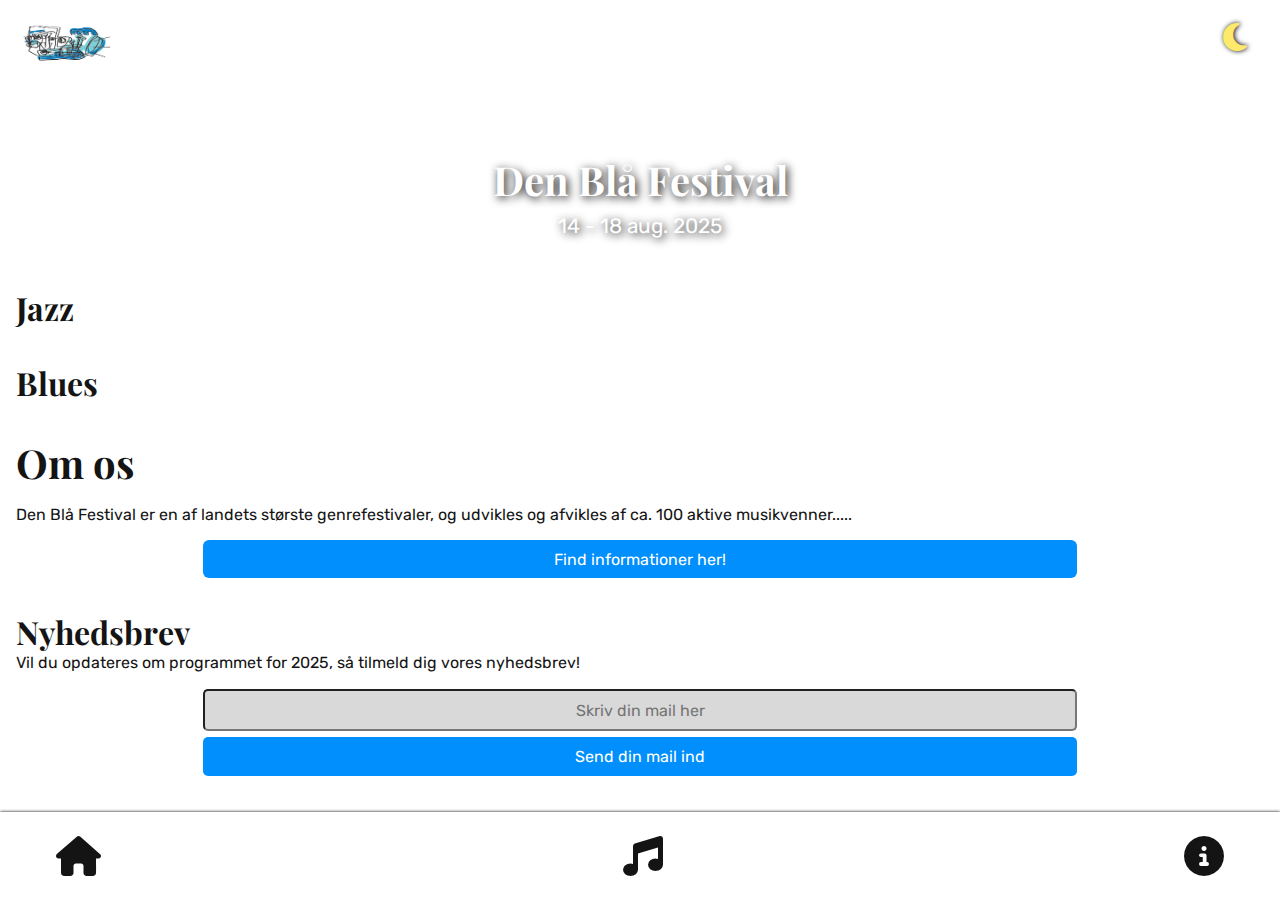
==== index.html @ 3645f5ff "light dark mode + alt justeret" ====
<!DOCTYPE html>
<html lang="en">
  <head>
    <meta charset="UTF-8" />
    <meta name="viewport" content="width=device-width, initial-scale=1.0" />
    <title>Forside | Den Blå Festival</title>
    <link rel="stylesheet" href="./assets/css/styles.css" />
    <link
      rel="stylesheet"
      href="https://cdnjs.cloudflare.com/ajax/libs/font-awesome/6.7.2/css/all.min.css"
    />
    <script src="./assets/js/app.js" defer></script>
    <meta name="description" content="" />
  </head>
  <body>
    <header>
      <div>
        <div class="headerIconWrapper headerIconWrapperForside">
          <img
            src="./assets/images/Logo fritlagt.png"
            alt="Logo"
            title="logo"
          />
          <button id="themeSwitch">
            <i class="fa-solid fa-moon"></i>
            <i class="fa-solid fa-sun"></i>
          </button>
        </div>
        <video src="./assets/videos/Test 1.mp4" autoplay loop muted></video>

        <h1>Den Blå Festival</h1>
        <p>14 - 18 aug. 2025</p>
      </div>
    </header>

    <main class="forsideMain">
      <section class="Jazz">
        <h2>Jazz</h2>
      </section>

      <section class="Blues">
        <h2>Blues</h2>
      </section>

      <section class="omOs">
        <h2>Om os</h2>
        <p>
          Den Blå Festival er en af landets største genrefestivaler, og udvikles
          og afvikles af ca. 100 aktive musikvenner.....
        </p>
        <a href="info.html">Find informationer her!</a>
      </section>

      <section class="info_nyhedsbrev forsideNyhedsbrev">
        <h2>Nyhedsbrev</h2>
        <p>
          Vil du opdateres om programmet for 2025, så tilmeld dig vores
          nyhedsbrev!
        </p>
        <fieldset class="nyhedsbrev_submit">
          <label for="email"></label>
          <input type="text" id="email" placeholder="Skriv din mail her" />
          <input type="submit" id="submit" value="Send din mail ind" />
        </fieldset>
      </section>
    </main>

    <footer>
      <nav>
        <ul>
          <li>
            <a href="index.html"><i class="fa-solid fa-house icon"></i></a>
          </li>
          <li>
            <a href="program.html"><i class="fa-solid fa-music icon"></i></a>
          </li>
          <li>
            <a href="info.html"><i class="fa-solid fa-circle-info icon"></i></a>
          </li>
        </ul>
      </nav>
    </footer>
  </body>
</html>
---- assets/css/styles.css ----
/* TYPOGRAPHY */
/* ___________________________________ */
@import url('https://fonts.googleapis.com/css2?family=Playfair+Display:ital,wght@0,400..900;1,400..900&family=Rubik:ital,wght@0,300..900;1,300..900&display=swap');

/* 
font-family: "Playfair Display",serif;

font-family: "Rubik",serif;
 */


/* VARIABLES */
/* ___________________________________ */

:root {
    --text:#141414;
    --background: #fff;
    --cta: #008FFC;
    --sunMoon: #FFE96A;
    --footer: #fff;
    --email: #000000; 
}

.darkMode {
    --text: #fff;
    --background: #1B262C;
    --cta: #008FFC;
    --sunMoon: #FFE96A;
    --footer: #36454F;
}


/* GENERAL STYLING */
/* ___________________________________ */

* {
    box-sizing: border-box;
    margin: 0;
    padding: 0;
}


h1,
h2,
h3,
h4,
h5,
h6 {
font-family: "Playfair Display", serif;
color: var(--text);
}

p, a, input {
font-family: "Rubik", serif;
color: var(--text);
}

h1 {
    text-align: center;
    font-size: 2.5rem;
    color: var(--text);

}

body {
    background: var(--background);
}

h2 {
    font-size: 2rem;
}

section {
    padding-block: 1rem;
}





/* HER STYLES INDEX.HTML */


/* Header Start */

header {
    display: grid;
    grid-template-columns: 1fr;
    position: relative;
}

header div {
    display: grid;
}


header i {
    font-size: 2rem;
    color: var(--sunMoon);
    text-shadow: 1px 0px 5px black;
    padding-right: 1.5rem;
}


header video {
    height: 30vh;
    width: 100%;
    object-fit: cover;
    position: relative;
    grid-row: 1;
    grid-column: 1;

}

.headerIconWrapper {
width: 100%;
display: flex;
justify-content: space-between;
align-items: center;
}

.headerIconWrapperForside {
position: absolute;
}

.headerIconWrapper button {
    z-index: 100;
    padding-right: 1rem;
}

header img {
    grid-row: 1;
    grid-column: 1;
    z-index: 1;
    width: 120px;
    padding: 0.5rem 0rem 0 1rem;
}

header a {
    grid-row: 1;
    grid-column: 1;
    z-index: 1;
    display: flex;
    justify-content: flex-end;
    text-decoration: none;
    padding: 1.5rem 2rem 0 0;
}



header h1 {
    grid-row: 1;
    grid-column: 1;
    z-index: 1;
    text-align: center;
    align-content: end;
    padding-bottom: 4rem;
    color: white;
    text-shadow: 2px 2px 10px black;
}
header p {
    grid-row: 1;
    grid-column: 1;
    z-index: 1;
    text-align: center;
    align-content: end;
    padding-bottom: 2rem;
    color: white;
    font-size: 1.3rem;
    text-shadow: 2px 2px 10px black;

}

/* Header Slut */



/* Main Start */

.forsideMain{
    padding-inline:1rem;
}


.omOs {
    display: grid;
    gap: 1rem;
}

.omOs h2 {
    font-size: 2.5rem;
}

.omOs p {
    font-size: 1rem;
}

.omOs a {
    text-align: center;
    width: 70%;
    margin: 0 auto;
    background-color: var(--cta);
    padding: 0.6rem 2rem;
    color: white;
    text-decoration: none;
    border-radius: 6px;
    font-size: 1rem;
}



/* Main Slut */







/* Footer Start */

footer {
    width: 100%;
    padding-block: 1.5rem;
    position: fixed;
    bottom: 0;
    left: 0;
    z-index: 1000;
    box-shadow: 0 0 3px 0px ;
    background-color: var(--footer);
}


footer nav ul{
    display: flex;
    justify-content: space-between;
    align-items: center;
    padding-inline: 1.5rem;
    list-style-type: none;
}


footer a {
    padding: 2rem;
}


footer i {
    color: var(--text);
    font-size: 2.5rem;
    color: var(--text);
}

footer nav ul li a i:active {
    color: var(--cta);
}

footer nav ul li a i:focus-visible
 {
    color: var(--cta);
}





/* Footer slut */







/* HER STYLES INFO.HTML */
/* https://fontawesome.com/icons/coins?f=classic&s=solid */
/* https: //fontawesome.com/icons/calendar-day?f=classic&s=solid  */
/* https: //fontawesome.com/icons/handshake-simple?f=classic&s=solid */

.info_page {
    padding: 1rem;
}


.info_faq i {
    font-size: 2rem;
    color: var(--text);
    width: 30px;
}

.info_faq1 {
    display: flex;
    align-items: flex-start;
    gap: 10px;
    margin-bottom: 2rem;
}

.info_faq2 {
    display: flex;
    align-items: flex-start;
    gap: 10px;
    margin-bottom: 2rem;
}

.info_faq2 i {
    transform: rotate(25deg);
}

.info_faq3 {
    display: flex;
    align-items: flex-start;
    gap: 10px;
    margin-bottom: 2rem;
}

.info_faq {
    margin-top: 1rem;
    margin-bottom: 1rem;
}

.info_faq i {
    margin-right: 1rem;
}

.info_faq p {
    /* margin: 0; */
    color: var(--text);
}

.info_page h2 {
    margin-top: 1rem;
    margin-bottom: 1rem;
    color: var(--text);
}

.info_faq h3 {
    font-weight: 700;
    color: var(--text);
}

.info_om_os p {
    margin-bottom: 10px;
    color: var(--text);
}

.forsideNyhedsbrev {
    margin-bottom: 6rem;
}

.info_nyhedsbrev p {
    margin-bottom: 1rem;
    color: var(--text);
}

.info_sponsorer {
    margin-bottom: 4rem;
}



/* Info side - Nyhedsbrev CTA */
.nyhedsbrev_submit {
    display: flex;
    flex-direction: column;
    justify-content: center;
    align-items: center;
    border: none;
    padding-block: 0;
    margin: 0;
    gap: 1px;
}

#email {
    width: 70%;
    background-color: #d9d9d9;
    border-radius: 5px;
    text-align: center;
    padding-block: 0.6rem;
    font-size: 1rem;
    color: var(--email);
}

#submit {
    width: 70%;
    margin: 5px;
    padding-block: 0.6rem;
    background-color: #008ffc;
    border-radius: 5px;
    color: white;
    font-size: 1rem;
    border: none;
}



/* HER STYLES PROGRAM.HTML */


.program {
    display: grid;
    grid-template-columns: 1fr 1fr;
    gap: 1rem;
    padding-inline: 1rem;
    margin-bottom: 6rem;
}

.program img {
    width: 100%;
}

.program div {
position: relative;
}

.program h6 {
    position: absolute;
    bottom: 50px;
    left: 10px;
    color: white;
    font-size: 1.2rem;
    text-shadow: 2px 0px 5px black;
}

.program p {
    position: absolute;
    bottom: 30px;
    left: 10px;
    color: white;
    font-size: 0.8rem;
    text-shadow: 2px 0px 5px black;
}

.programHeader {
    display: flex;
    justify-content: space-between;
    align-items: center;
}

.programH1 {
    text-align: center;
    padding-block: 1rem 2rem;
    font-size: 3rem;
}

.filter {
display: flex;
justify-content: end;
}

.filter a{
    padding: 1.5rem;
}

.filter i{
    color: var(--text);
    font-size: 2rem;
    font-size: 2rem;
    text-shadow: 1px 1px 7px black;
    text-shadow: none;
}



#themeSwitch i:last-child{
   display: none;
}

.darkMode #themeSwitch i:first-child{
    display: none;
}

.darkMode #themeSwitch i:last-child{
    display: block;
}



#themeSwitch {
    width: 50px;
    height: 50px;
    background: none;
    border: none;
    display: flex;
    justify-content: center;
    align-items: center;

}
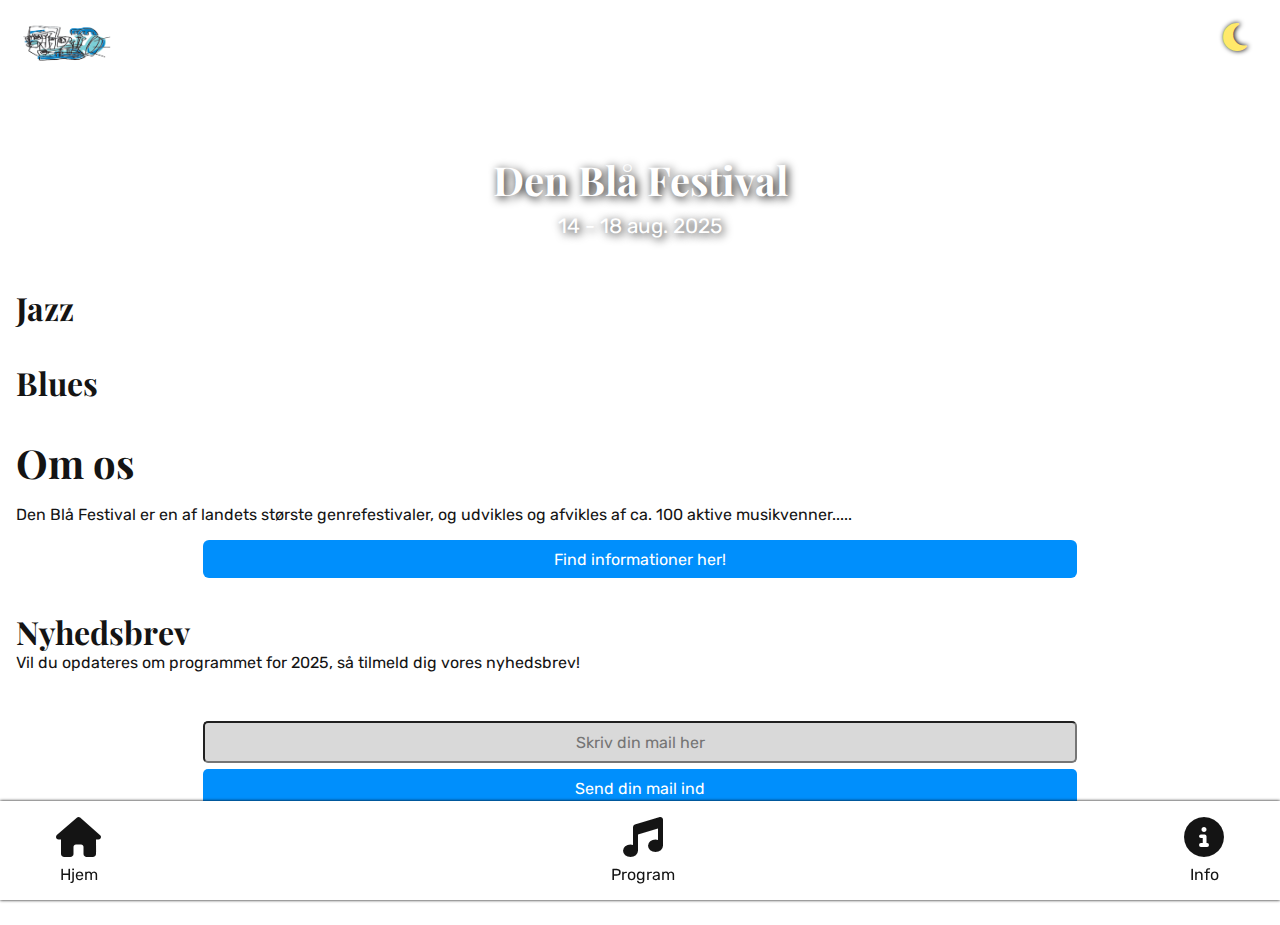
==== commit d33c5341: "Tilføjet tekst nav" ====
--- a/index.html
+++ b/index.html
@@ -70,12 +70,15 @@
         <ul>
           <li>
             <a href="index.html"><i class="fa-solid fa-house icon"></i></a>
+            <p>Hjem</p>
           </li>
           <li>
             <a href="program.html"><i class="fa-solid fa-music icon"></i></a>
+            <p>Program</p>
           </li>
           <li>
             <a href="info.html"><i class="fa-solid fa-circle-info icon"></i></a>
+            <p>Info</p>
           </li>
         </ul>
       </nav>
--- a/assets/css/styles.css
+++ b/assets/css/styles.css
@@ -221,7 +221,7 @@
 
 footer {
     width: 100%;
-    padding-block: 1.5rem;
+    padding-block: 1rem;
     position: fixed;
     bottom: 0;
     left: 0;
@@ -251,15 +251,10 @@
     color: var(--text);
 }
 
-footer nav ul li a i:active {
-    color: var(--cta);
-}
-
-footer nav ul li a i:focus-visible
- {
-    color: var(--cta);
-}
-
+footer p {
+    text-align: center;
+    padding-top: 0.5rem;
+}
 
 
 
@@ -355,6 +350,7 @@
 .info_sponsorer {
     margin-bottom: 4rem;
 }
+
 
 
 
@@ -406,6 +402,8 @@
 
 .program img {
     width: 100%;
+    height: 250px;
+    object-fit: cover;
 }
 
 .program div {
@@ -417,7 +415,7 @@
     bottom: 50px;
     left: 10px;
     color: white;
-    font-size: 1.2rem;
+    font-size: 0.9rem;
     text-shadow: 2px 0px 5px black;
 }
 
@@ -442,13 +440,13 @@
     font-size: 3rem;
 }
 
+
+/* HER STYLES FILTER */
+
 .filter {
-display: flex;
-justify-content: end;
-}
-
-.filter a{
-    padding: 1.5rem;
+    display: flex;
+    justify-content: end;
+    padding-inline: 1rem;
 }
 
 .filter i{
@@ -459,7 +457,37 @@
     text-shadow: none;
 }
 
-
+.openBtn {
+    background: none;
+    border: none;
+    cursor: pointer;
+}
+
+dialog {
+    margin: 16.5rem auto 0 auto;
+    width: 100%;
+    padding: 1rem;
+}
+
+select{
+    width: 100%;
+    font-size: 1.5rem;
+    padding: 1rem;
+    margin-bottom: 1.5rem;
+    font-family: "Rubik", serif;
+}
+
+label {
+    font-size: 1.5rem;
+    padding-block: 1rem;
+}
+
+.hidden {
+    display: none;
+}
+
+
+/* FIlter slut */
 
 #themeSwitch i:last-child{
    display: none;
@@ -485,6 +513,3 @@
     align-items: center;
 
 }
-
-
-
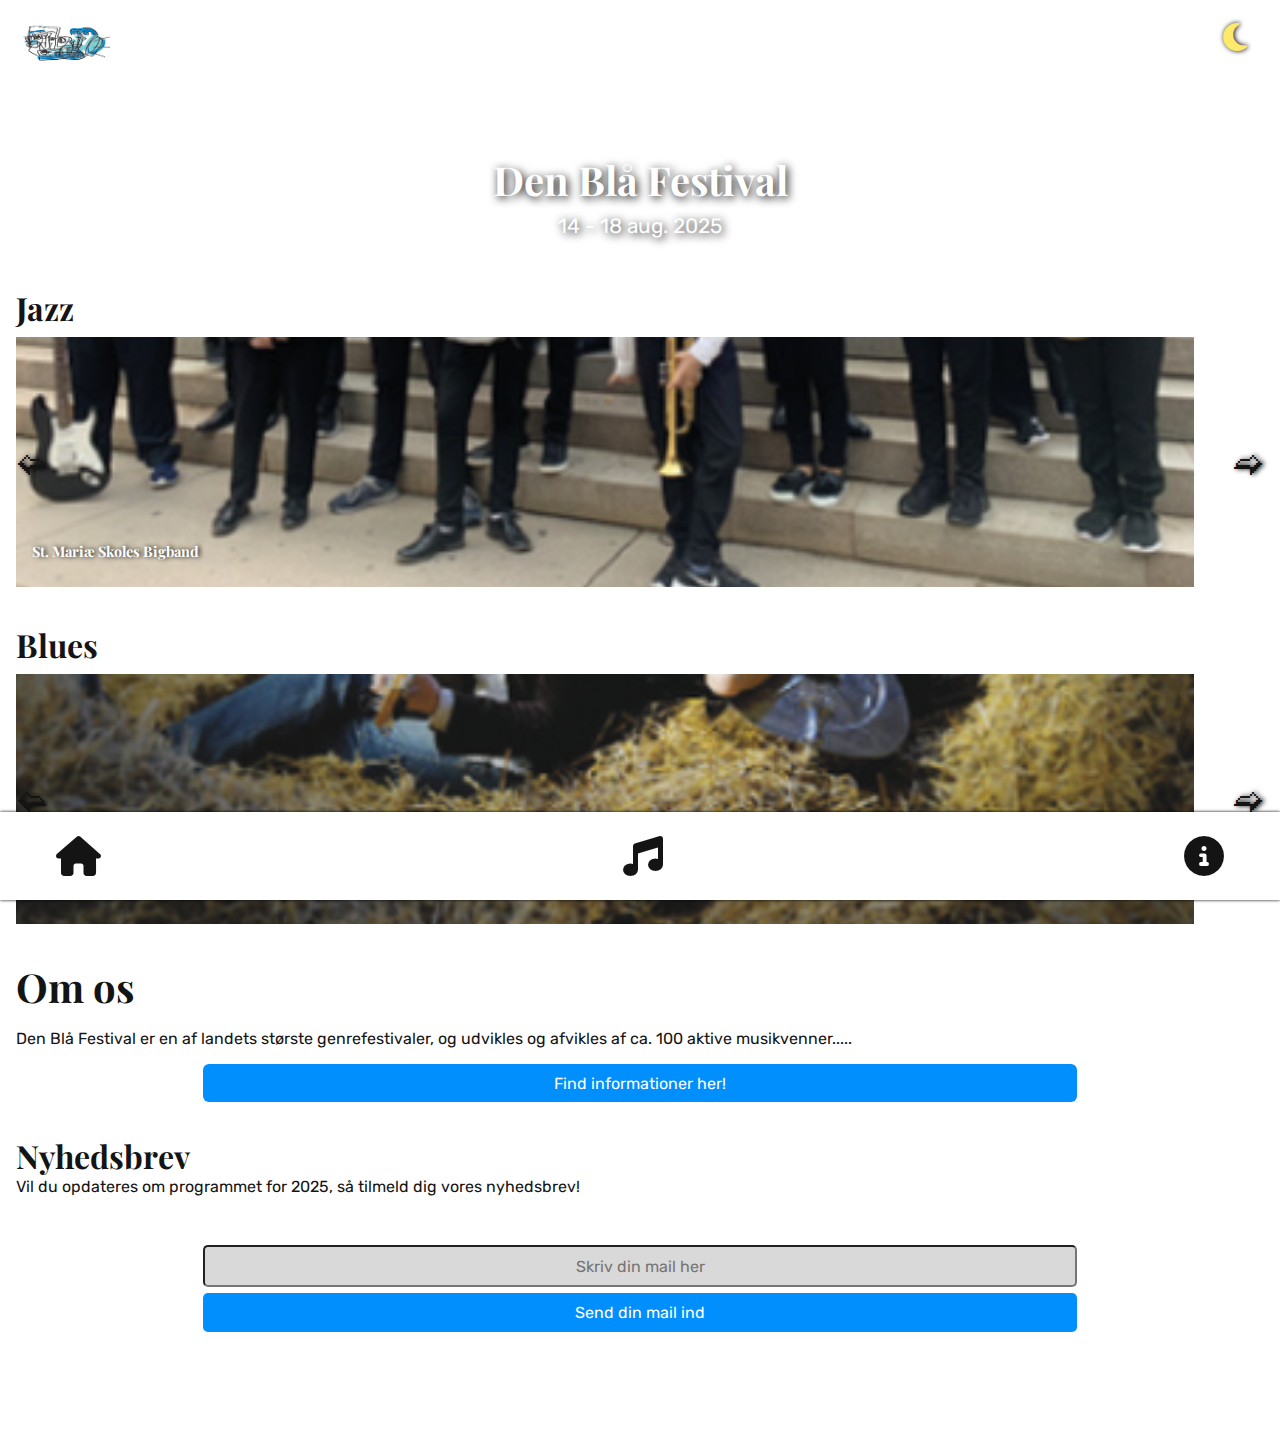
==== commit 8ed87c4c: "Sat placeholder carousels ind på forsiden" ====
--- a/index.html
+++ b/index.html
@@ -36,10 +36,36 @@
     <main class="forsideMain">
       <section class="Jazz">
         <h2>Jazz</h2>
-      </section>
-
-      <section class="Blues">
-        <h2>Blues</h2>
+        <div class="carousel">
+        <span class="spanLeft">&#129192;</span>
+        <div 
+        data-genre="jazz" 
+        data-date="torsdag" 
+        data-venue="jazzscenen" 
+        class="card">
+        <img src="./assets/images/Blå Festival Billedemappe/St. Mariæ Skoles Bigband - Jazz.png"
+        alt="Billede af St. Mariæ Skoles Bigband" />
+        <h6>St. Mariæ Skoles Bigband</h6>
+      </div>
+      <span class="spanRight">&#129193;</span>
+    </div>
+  </section>
+  
+  <section class="Blues">
+    <h2>Blues</h2>
+    <div class="carousel">
+      <span class="spanLeft">&#129192;</span>
+      <div 
+      data-genre="blues" 
+      data-date="onsdag" 
+      data-venue="salling Rooftop" 
+      class="card">
+      <img src="./assets/images/Blå Festival Billedemappe/Tim Lothar & Jesper Theis - Blues.png"
+      alt="Billede af Tim Lothar & Jesper Theis" />
+      <h6>Tim Lothar & Jesper Theis</h6>
+    </div>
+    <span class="spanRight">&#129193;</span>
+      </div>
       </section>
 
       <section class="omOs">
@@ -70,15 +96,12 @@
         <ul>
           <li>
             <a href="index.html"><i class="fa-solid fa-house icon"></i></a>
-            <p>Hjem</p>
           </li>
           <li>
             <a href="program.html"><i class="fa-solid fa-music icon"></i></a>
-            <p>Program</p>
           </li>
           <li>
             <a href="info.html"><i class="fa-solid fa-circle-info icon"></i></a>
-            <p>Info</p>
           </li>
         </ul>
       </nav>
--- a/assets/css/styles.css
+++ b/assets/css/styles.css
@@ -208,7 +208,49 @@
 }
 
 
-
+/* carousel */
+
+.carousel {
+    display: flex;
+    position: relative;
+    align-items: center;
+    padding-top: 0.5rem;
+}
+
+.carousel img {
+    width: 92vw;
+    height: 250px;
+    object-fit: cover;
+    object-position: 55.9% 98.4%;
+    position: relative;
+}
+
+.carousel h6 {
+    position: absolute;
+    bottom: 30px;
+    left: 1rem;
+    color: white;
+    font-size: 0.9rem;
+    text-shadow: 2px 0px 5px black;
+}
+
+.spanRight{
+    font-size: 2rem;
+    color: var(--text);
+    position: absolute;
+    z-index: 99;
+    right: 0;
+    text-shadow: 2px 0px 5px black;
+
+}
+
+.spanLeft {
+    font-size: 2rem;
+    color: var(--text);
+    position: absolute;
+    z-index: 99;
+    text-shadow: 2px 0px 5px black;
+}
 /* Main Slut */
 
 
@@ -221,7 +263,7 @@
 
 footer {
     width: 100%;
-    padding-block: 1rem;
+    padding-block: 1.5rem;
     position: fixed;
     bottom: 0;
     left: 0;
@@ -251,10 +293,15 @@
     color: var(--text);
 }
 
-footer p {
-    text-align: center;
-    padding-top: 0.5rem;
-}
+footer nav ul li a i:active {
+    color: var(--cta);
+}
+
+footer nav ul li a i:focus-visible
+ {
+    color: var(--cta);
+}
+
 
 
 
@@ -350,7 +397,6 @@
 .info_sponsorer {
     margin-bottom: 4rem;
 }
-
 
 
 
@@ -513,3 +559,6 @@
     align-items: center;
 
 }
+
+
+
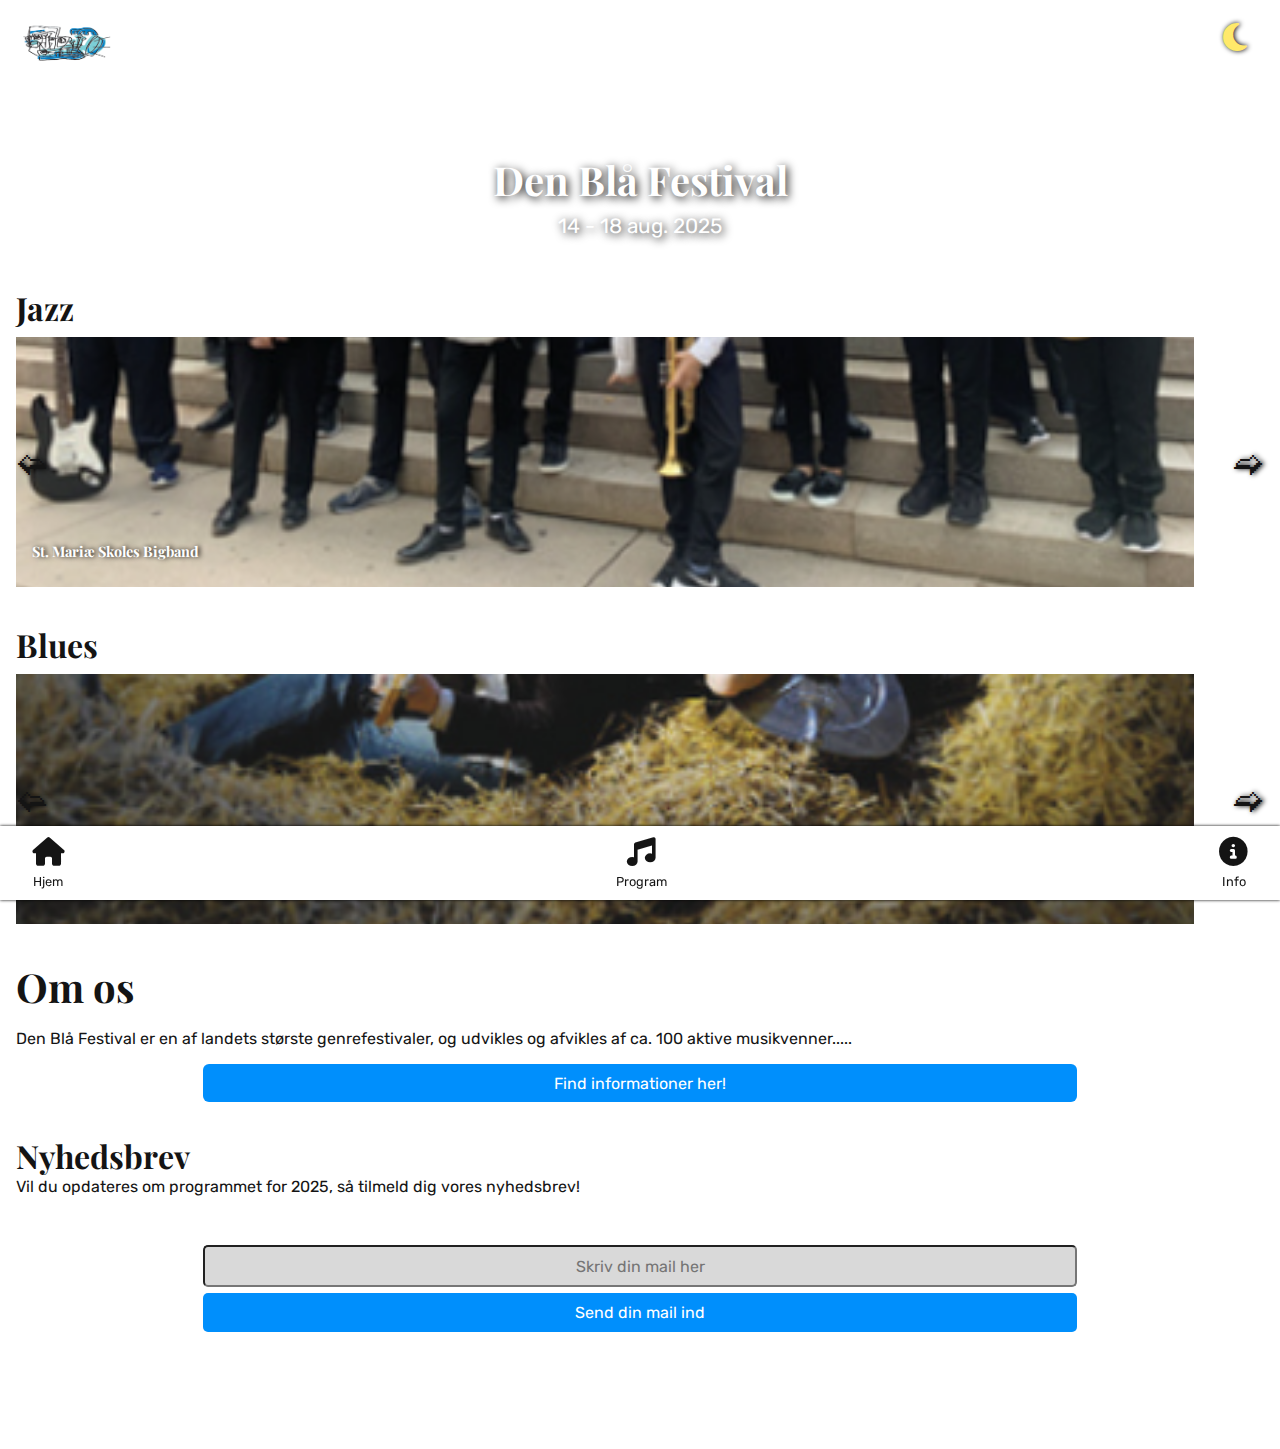
==== commit 64b80ee0: "Merge pull request #4 from MJB313/forside" ====
--- a/index.html
+++ b/index.html
@@ -96,12 +96,15 @@
         <ul>
           <li>
             <a href="index.html"><i class="fa-solid fa-house icon"></i></a>
+            <p>Hjem</p>
           </li>
           <li>
             <a href="program.html"><i class="fa-solid fa-music icon"></i></a>
+            <p>Program</p>
           </li>
           <li>
             <a href="info.html"><i class="fa-solid fa-circle-info icon"></i></a>
+            <p>Info</p>
           </li>
         </ul>
       </nav>
--- a/assets/css/styles.css
+++ b/assets/css/styles.css
@@ -263,7 +263,7 @@
 
 footer {
     width: 100%;
-    padding-block: 1.5rem;
+    padding: 0.7rem 1rem;
     position: fixed;
     bottom: 0;
     left: 0;
@@ -277,31 +277,26 @@
     display: flex;
     justify-content: space-between;
     align-items: center;
-    padding-inline: 1.5rem;
     list-style-type: none;
 }
 
 
 footer a {
-    padding: 2rem;
+    padding-inline: 1rem;
 }
 
 
 footer i {
     color: var(--text);
-    font-size: 2.5rem;
-    color: var(--text);
-}
-
-footer nav ul li a i:active {
-    color: var(--cta);
-}
-
-footer nav ul li a i:focus-visible
- {
-    color: var(--cta);
-}
-
+    font-size: 1.8rem;
+    color: var(--text);
+}
+
+footer p {
+    text-align: center;
+    padding-top: 0.5rem;
+    font-size: 0.8rem;
+}
 
 
 
@@ -397,6 +392,7 @@
 .info_sponsorer {
     margin-bottom: 4rem;
 }
+
 
 
 
@@ -495,9 +491,21 @@
     padding-inline: 1rem;
 }
 
-.filter i{
-    color: var(--text);
-    font-size: 2rem;
+.closeBtn{
+    display: flex;
+    width: 100%;
+    justify-content: end;
+    background: none;
+    border: none;
+}
+
+.closeBtn i{
+    font-size: 3rem;
+}
+
+
+.openBtn i{
+    color: var(--text);
     font-size: 2rem;
     text-shadow: 1px 1px 7px black;
     text-shadow: none;
@@ -533,6 +541,7 @@
 }
 
 
+
 /* FIlter slut */
 
 #themeSwitch i:last-child{
@@ -559,6 +568,3 @@
     align-items: center;
 
 }
-
-
-
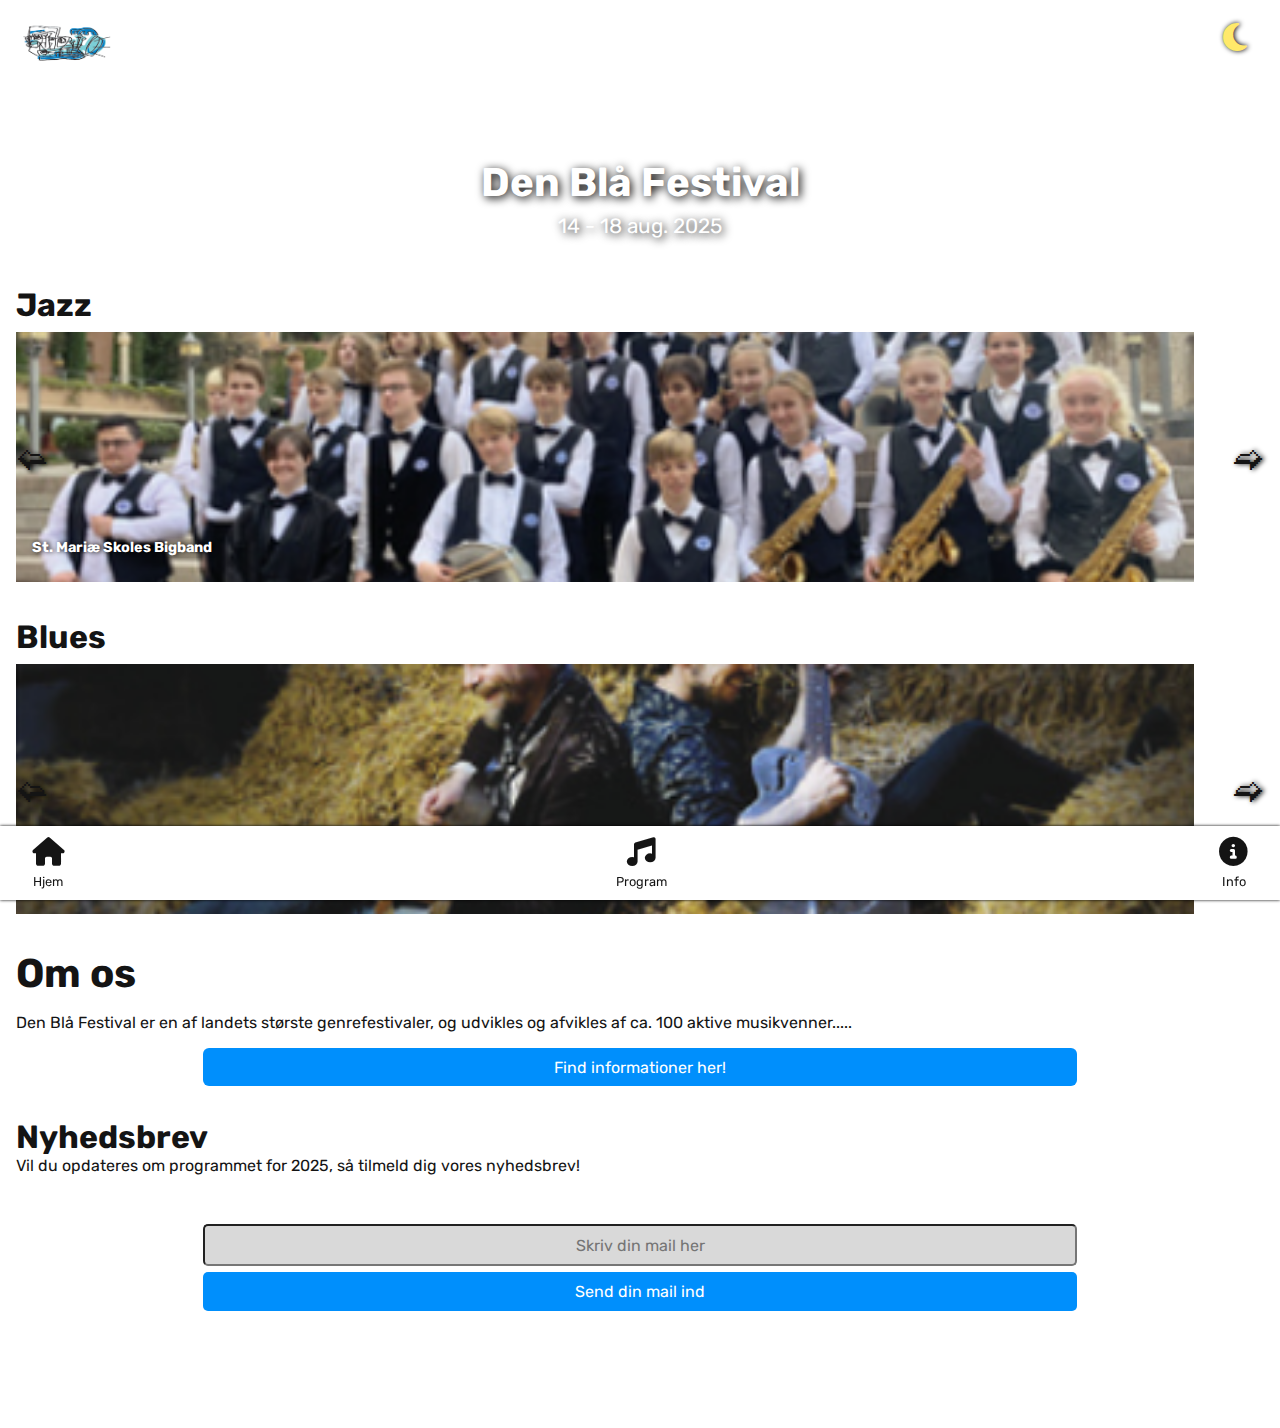
==== commit 008ab33f: "Pile rettet" ====
--- a/index.html
+++ b/index.html
@@ -37,35 +37,41 @@
       <section class="Jazz">
         <h2>Jazz</h2>
         <div class="carousel">
-        <span class="spanLeft">&#129192;</span>
-        <div 
-        data-genre="jazz" 
-        data-date="torsdag" 
-        data-venue="jazzscenen" 
-        class="card">
-        <img src="./assets/images/Blå Festival Billedemappe/St. Mariæ Skoles Bigband - Jazz.png"
-        alt="Billede af St. Mariæ Skoles Bigband" />
-        <h6>St. Mariæ Skoles Bigband</h6>
-      </div>
-      <span class="spanRight">&#129193;</span>
-    </div>
-  </section>
-  
-  <section class="Blues">
-    <h2>Blues</h2>
-    <div class="carousel">
-      <span class="spanLeft">&#129192;</span>
-      <div 
-      data-genre="blues" 
-      data-date="onsdag" 
-      data-venue="salling Rooftop" 
-      class="card">
-      <img src="./assets/images/Blå Festival Billedemappe/Tim Lothar & Jesper Theis - Blues.png"
-      alt="Billede af Tim Lothar & Jesper Theis" />
-      <h6>Tim Lothar & Jesper Theis</h6>
-    </div>
-    <span class="spanRight">&#129193;</span>
-      </div>
+          <span class="spanLeft">&#129192;</span>
+          <div
+            data-genre="jazz"
+            data-date="torsdag"
+            data-venue="jazzscenen"
+            class="card"
+          >
+            <img
+              src="./assets/images/Blå Festival Billedemappe/St. Mariæ Skoles Bigband - Jazz.png"
+              alt="Billede af St. Mariæ Skoles Bigband"
+            />
+            <h6>St. Mariæ Skoles Bigband</h6>
+          </div>
+          <span class="spanRight">&#129193;</span>
+        </div>
+      </section>
+
+      <section class="Blues">
+        <h2>Blues</h2>
+        <div class="carousel">
+          <span class="spanLeft">&#129192;</span>
+          <div
+            data-genre="blues"
+            data-date="onsdag"
+            data-venue="salling Rooftop"
+            class="card"
+          >
+            <img
+              src="./assets/images/Blå Festival Billedemappe/Tim Lothar & Jesper Theis - Blues.png"
+              alt="Billede af Tim Lothar & Jesper Theis"
+            />
+            <h6>Tim Lothar & Jesper Theis</h6>
+          </div>
+          <span class="spanRight">&#129193;</span>
+        </div>
       </section>
 
       <section class="omOs">
--- a/assets/css/styles.css
+++ b/assets/css/styles.css
@@ -45,12 +45,10 @@
 h3,
 h4,
 h5,
-h6 {
-font-family: "Playfair Display", serif;
-color: var(--text);
-}
-
-p, a, input {
+h6,
+p, 
+a, 
+input {
 font-family: "Rubik", serif;
 color: var(--text);
 }
@@ -221,7 +219,6 @@
     width: 92vw;
     height: 250px;
     object-fit: cover;
-    object-position: 55.9% 98.4%;
     position: relative;
 }
 
@@ -500,7 +497,7 @@
 }
 
 .closeBtn i{
-    font-size: 3rem;
+    font-size: 2.5rem;
 }
 
 
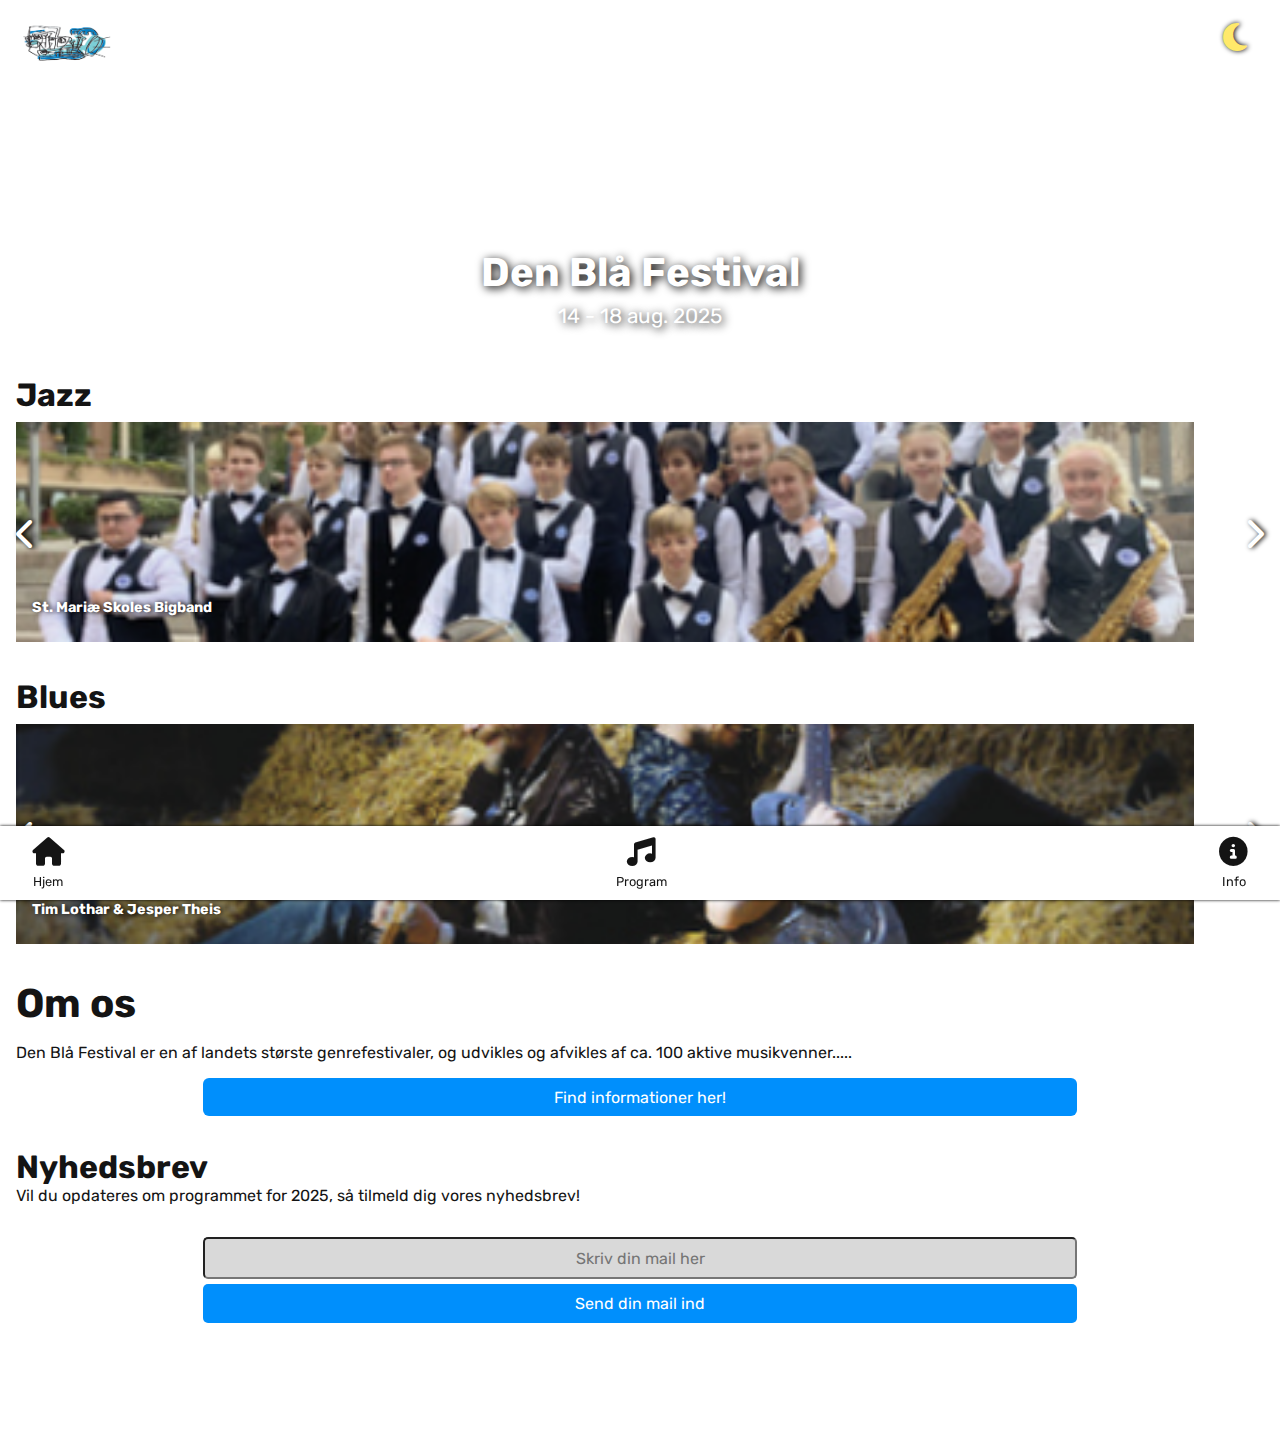
==== commit 2feed0f5: "Færdig produkt" ====
--- a/index.html
+++ b/index.html
@@ -37,7 +37,7 @@
       <section class="Jazz">
         <h2>Jazz</h2>
         <div class="carousel">
-          <span class="spanLeft">&#129192;</span>
+          <i class="fa-solid fa-chevron-left spanLeft"></i>
           <div
             data-genre="jazz"
             data-date="torsdag"
@@ -50,14 +50,14 @@
             />
             <h6>St. Mariæ Skoles Bigband</h6>
           </div>
-          <span class="spanRight">&#129193;</span>
+          <i class="fa-solid fa-chevron-right spanRight"></i>
         </div>
       </section>
 
       <section class="Blues">
         <h2>Blues</h2>
         <div class="carousel">
-          <span class="spanLeft">&#129192;</span>
+          <i class="fa-solid fa-chevron-left spanLeft"></i>
           <div
             data-genre="blues"
             data-date="onsdag"
@@ -70,7 +70,7 @@
             />
             <h6>Tim Lothar & Jesper Theis</h6>
           </div>
-          <span class="spanRight">&#129193;</span>
+          <i class="fa-solid fa-chevron-right spanRight"></i>
         </div>
       </section>
 
@@ -91,7 +91,12 @@
         </p>
         <fieldset class="nyhedsbrev_submit">
           <label for="email"></label>
-          <input type="text" id="email" placeholder="Skriv din mail her" />
+          <input
+            type="email"
+            id="email"
+            placeholder="Skriv din mail her"
+            required
+          />
           <input type="submit" id="submit" value="Send din mail ind" />
         </fieldset>
       </section>
--- a/assets/css/styles.css
+++ b/assets/css/styles.css
@@ -101,7 +101,7 @@
 
 
 header video {
-    height: 30vh;
+    height: 40vh;
     width: 100%;
     object-fit: cover;
     position: relative;
@@ -217,7 +217,7 @@
 
 .carousel img {
     width: 92vw;
-    height: 250px;
+    height: 220px;
     object-fit: cover;
     position: relative;
 }
@@ -233,7 +233,7 @@
 
 .spanRight{
     font-size: 2rem;
-    color: var(--text);
+    color: #fff;
     position: absolute;
     z-index: 99;
     right: 0;
@@ -243,7 +243,7 @@
 
 .spanLeft {
     font-size: 2rem;
-    color: var(--text);
+    color: #fff;
     position: absolute;
     z-index: 99;
     text-shadow: 2px 0px 5px black;
@@ -382,7 +382,6 @@
 }
 
 .info_nyhedsbrev p {
-    margin-bottom: 1rem;
     color: var(--text);
 }
 
@@ -397,12 +396,8 @@
 .nyhedsbrev_submit {
     display: flex;
     flex-direction: column;
-    justify-content: center;
     align-items: center;
     border: none;
-    padding-block: 0;
-    margin: 0;
-    gap: 1px;
 }
 
 #email {
@@ -414,6 +409,7 @@
     font-size: 1rem;
     color: var(--email);
 }
+
 
 #submit {
     width: 70%;
@@ -424,6 +420,7 @@
     color: white;
     font-size: 1rem;
     border: none;
+    cursor: pointer;
 }
 
 
@@ -437,6 +434,7 @@
     gap: 1rem;
     padding-inline: 1rem;
     margin-bottom: 6rem;
+    cursor: pointer;
 }
 
 .program img {
@@ -565,3 +563,88 @@
     align-items: center;
 
 }
+
+/* Band Preview */
+ 
+.band_preview {
+  display: none;
+  position: fixed;
+  top: 0;
+  left: 0;
+  width: 100%;
+  height: 100%;
+  background: rgba(0, 0, 0, 0.7);
+  justify-content: center;
+  align-items: center;
+  z-index: 1000;
+  padding-bottom: 50px;
+}
+ 
+.band_preview .preview-active {
+  display: none;
+  background: var(--background);
+  padding: 20px;
+  width: 80%;
+  position: relative;
+  box-shadow: 0 4px 10px rgba(0, 0, 0, 0.1);
+  transition: transform 0.3s ease-in-out;
+  margin-block: 50px;
+  max-height: 90vh;
+  overflow-y: auto;
+}
+ 
+.band_preview .preview-active.active {
+  display: block;
+  transform: translateY(0);
+  padding-bottom: 30px;
+}
+ 
+.band_preview .image-container img {
+  width: 100%;
+  max-width: 100%;
+  height: auto;
+}
+ 
+.buttonClose {
+  position: absolute;
+  top: 10px;
+  right: 10px;
+  font-size: 2.5rem;
+  cursor: pointer;
+  color: var(--text);
+  background: none;
+  border: none;
+  padding: 0.5rem 0.5rem 1rem 0;
+}
+
+
+ 
+.band_preview.active {
+    
+  display: flex;
+  opacity: 1;
+  transition: opacity 0.3s ease-in-out;
+}
+ 
+.band_preview .image-container {
+  padding-top: 50px;
+  text-align: left;
+}
+ 
+.band_preview h3 {
+  font-size: 24px;
+  margin-top: 5px;
+}
+ 
+.band_preview h4 {
+  margin-block: 1rem;
+}
+ 
+.band_preview p {
+  font-size: 16px;
+  margin-top: 10px;
+  line-height: 1.5;
+  padding-bottom: 50px;
+}
+ 
+/* Band Preview End */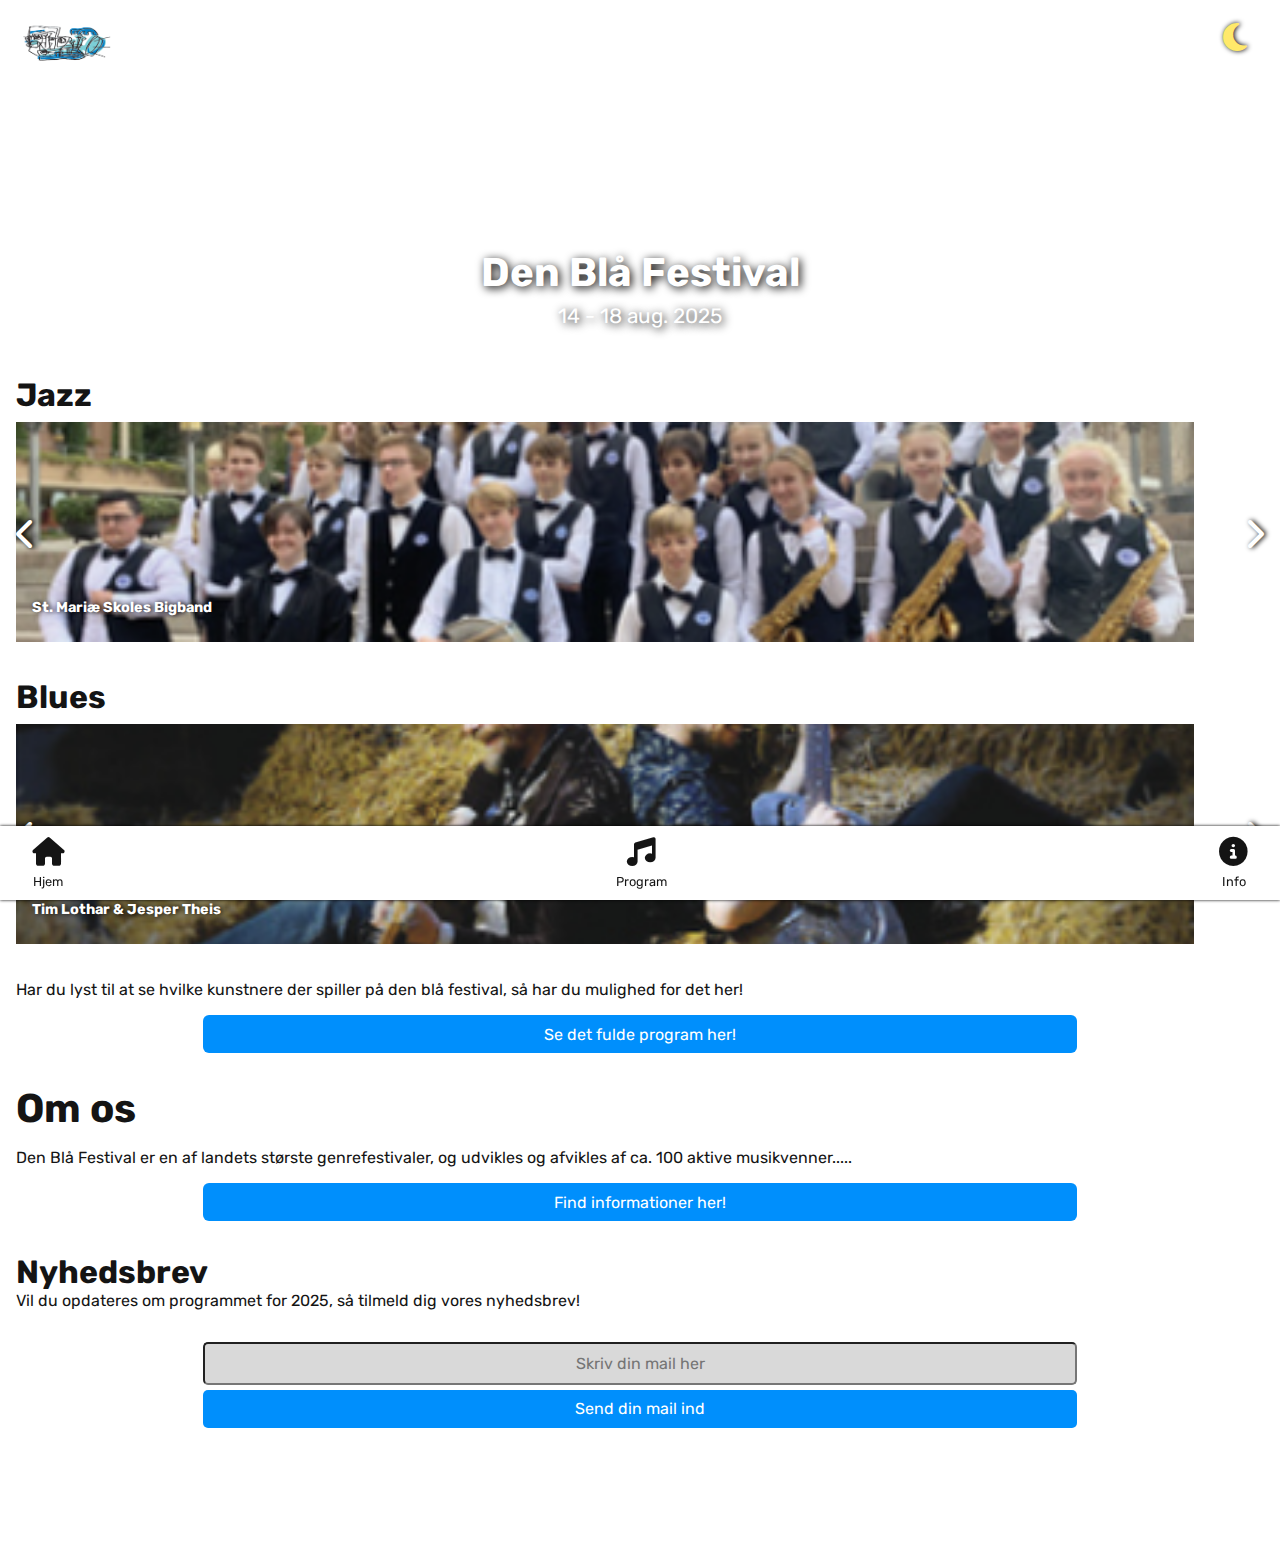
==== commit 33108964: "Tilføjet til forside tekst og CTA" ====
--- a/index.html
+++ b/index.html
@@ -75,6 +75,14 @@
       </section>
 
       <section class="omOs">
+        <p>
+          Har du lyst til at se hvilke kunstnere der spiller på den blå
+          festival, så har du mulighed for det her!
+        </p>
+        <a href="info.html">Se det fulde program her!</a>
+      </section>
+
+      <section class="omOs">
         <h2>Om os</h2>
         <p>
           Den Blå Festival er en af landets største genrefestivaler, og udvikles
